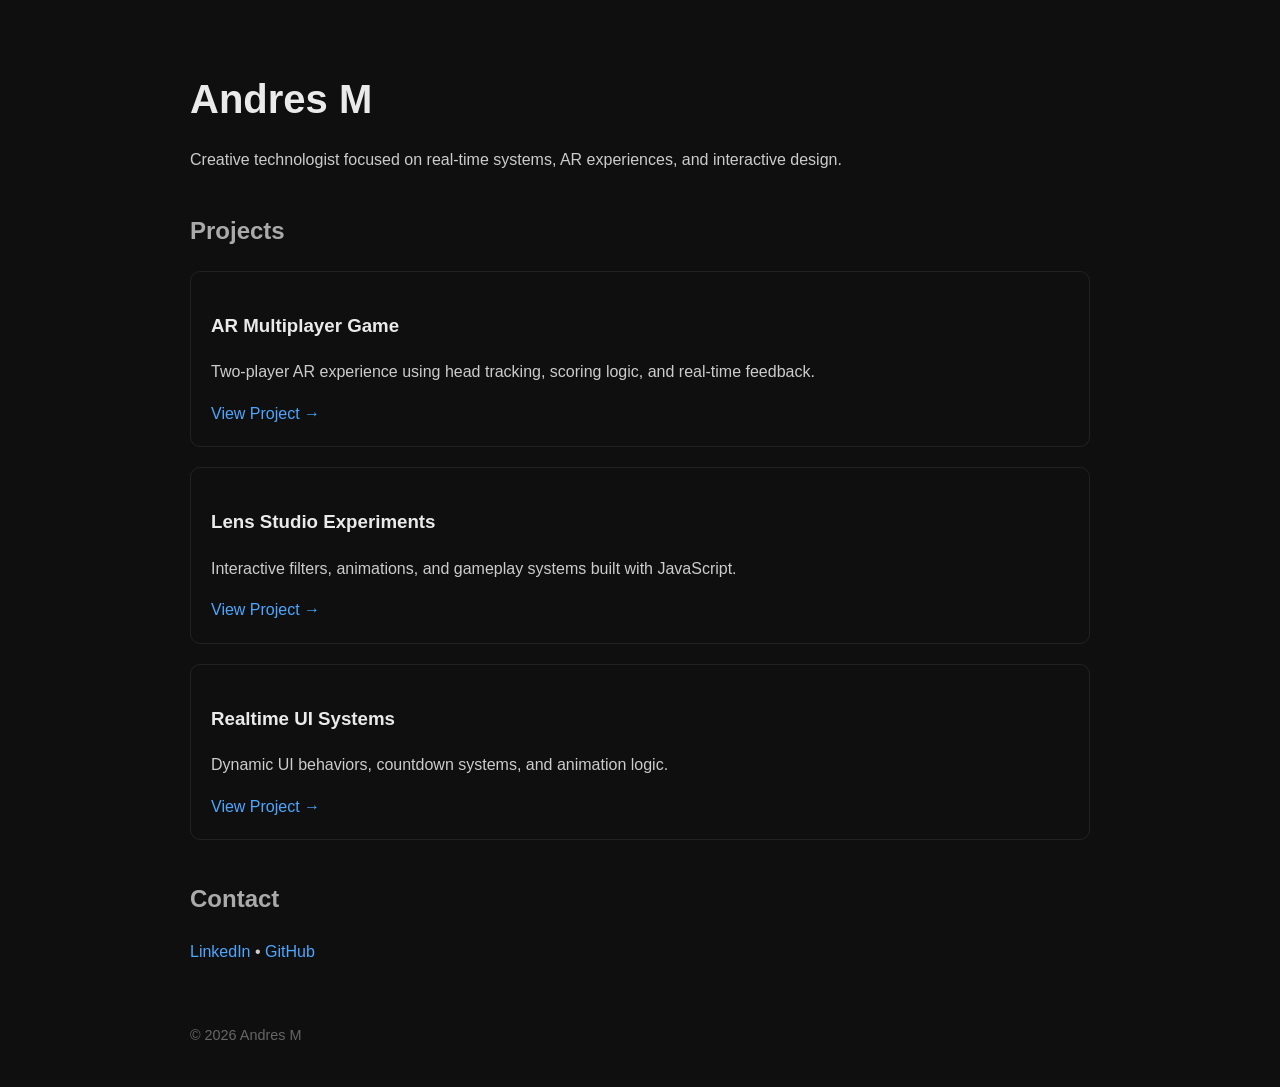
==== Index.html @ 4945e649 "first commit" ====
<!DOCTYPE html>
<html lang="en">
<head>
  <meta charset="UTF-8" />
  <meta name="viewport" content="width=device-width, initial-scale=1.0"/>
  <title>Andres M — Creative Technologist</title>

  <style>
    body {
      margin: 0;
      font-family: -apple-system, BlinkMacSystemFont, sans-serif;
      background: #0f0f0f;
      color: #eaeaea;
      line-height: 1.6;
    }

    .container {
      max-width: 900px;
      margin: auto;
      padding: 40px 20px;
    }

    h1 {
      font-size: 2.5rem;
      margin-bottom: 10px;
    }

    h2 {
      margin-top: 40px;
      color: #aaa;
    }

    p {
      color: #ccc;
    }

    a {
      color: #4da6ff;
      text-decoration: none;
    }

    .project {
      margin-top: 20px;
      padding: 20px;
      border: 1px solid #222;
      border-radius: 10px;
      transition: 0.2s;
    }

    .project:hover {
      border-color: #4da6ff;
      transform: translateY(-3px);
    }

    footer {
      margin-top: 60px;
      font-size: 0.9rem;
      color: #666;
    }
  </style>
</head>

<body>
  <div class="container">
    
    <h1>Andres M</h1>
    <p>
      Creative technologist focused on real-time systems, AR experiences, and interactive design.
    </p>

    <h2>Projects</h2>

    <div class="project">
      <h3>AR Multiplayer Game</h3>
      <p>Two-player AR experience using head tracking, scoring logic, and real-time feedback.</p>
      <a href="#">View Project →</a>
    </div>

    <div class="project">
      <h3>Lens Studio Experiments</h3>
      <p>Interactive filters, animations, and gameplay systems built with JavaScript.</p>
      <a href="#">View Project →</a>
    </div>

    <div class="project">
      <h3>Realtime UI Systems</h3>
      <p>Dynamic UI behaviors, countdown systems, and animation logic.</p>
      <a href="#">View Project →</a>
    </div>

    <h2>Contact</h2>
    <p>
      <a href="https://linkedin.com/">LinkedIn</a> • 
      <a href="https://github.com/">GitHub</a>
    </p>

    <footer>
      © 2026 Andres M
    </footer>

  </div>
</body>
</html>
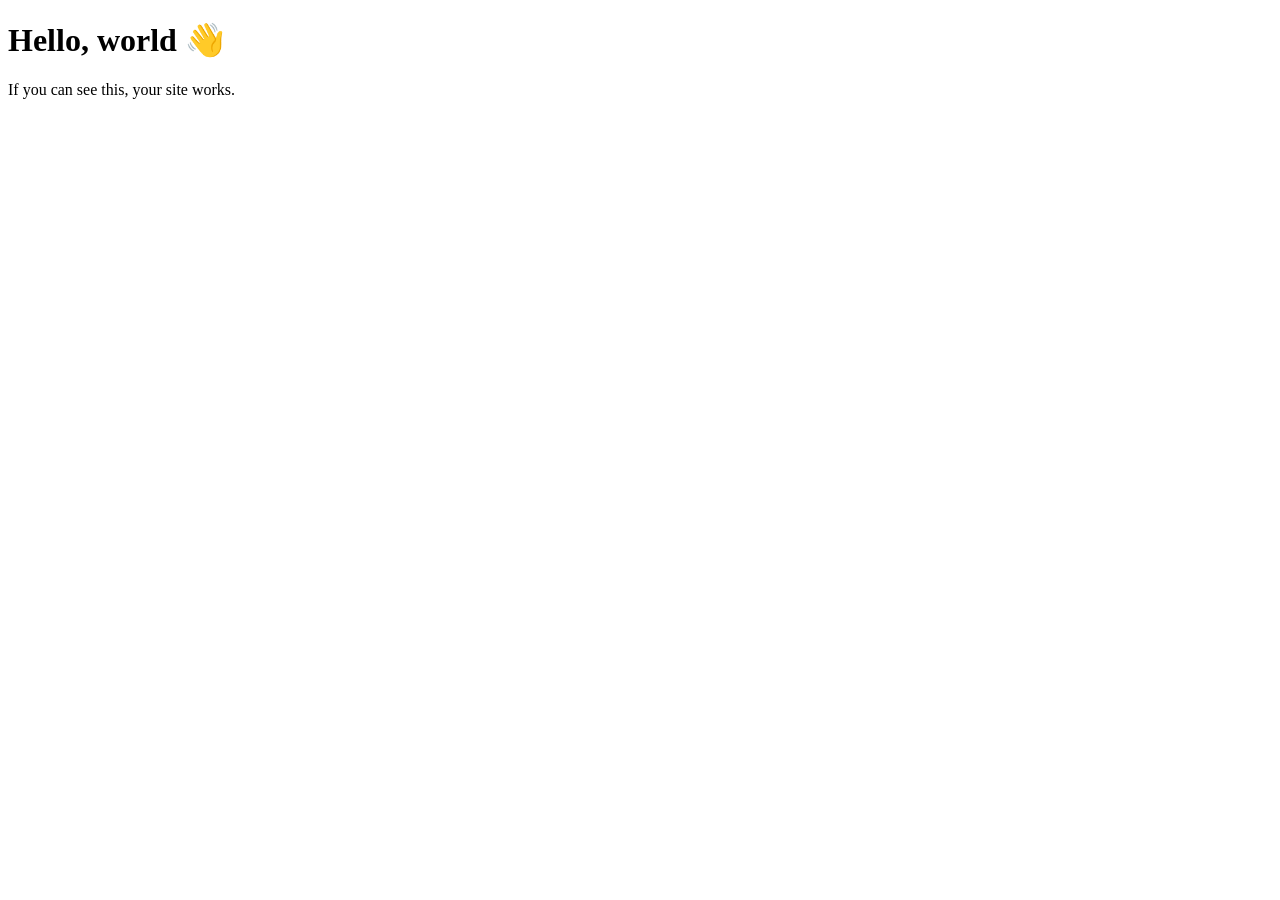
==== commit 67165f7a: "thirdcommit" ====
--- a/Index.html
+++ b/Index.html
@@ -1,103 +1,12 @@
 <!DOCTYPE html>
 <html lang="en">
 <head>
-  <meta charset="UTF-8" />
-  <meta name="viewport" content="width=device-width, initial-scale=1.0"/>
-  <title>Andres M — Creative Technologist</title>
-
-  <style>
-    body {
-      margin: 0;
-      font-family: -apple-system, BlinkMacSystemFont, sans-serif;
-      background: #0f0f0f;
-      color: #eaeaea;
-      line-height: 1.6;
-    }
-
-    .container {
-      max-width: 900px;
-      margin: auto;
-      padding: 40px 20px;
-    }
-
-    h1 {
-      font-size: 2.5rem;
-      margin-bottom: 10px;
-    }
-
-    h2 {
-      margin-top: 40px;
-      color: #aaa;
-    }
-
-    p {
-      color: #ccc;
-    }
-
-    a {
-      color: #4da6ff;
-      text-decoration: none;
-    }
-
-    .project {
-      margin-top: 20px;
-      padding: 20px;
-      border: 1px solid #222;
-      border-radius: 10px;
-      transition: 0.2s;
-    }
-
-    .project:hover {
-      border-color: #4da6ff;
-      transform: translateY(-3px);
-    }
-
-    footer {
-      margin-top: 60px;
-      font-size: 0.9rem;
-      color: #666;
-    }
-  </style>
+    <meta charset="UTF-8">
+    <meta name="viewport" content="width=device-width, initial-scale=1.0">
+    <title>Hello</title>
 </head>
-
 <body>
-  <div class="container">
-    
-    <h1>Andres M</h1>
-    <p>
-      Creative technologist focused on real-time systems, AR experiences, and interactive design.
-    </p>
-
-    <h2>Projects</h2>
-
-    <div class="project">
-      <h3>AR Multiplayer Game</h3>
-      <p>Two-player AR experience using head tracking, scoring logic, and real-time feedback.</p>
-      <a href="#">View Project →</a>
-    </div>
-
-    <div class="project">
-      <h3>Lens Studio Experiments</h3>
-      <p>Interactive filters, animations, and gameplay systems built with JavaScript.</p>
-      <a href="#">View Project →</a>
-    </div>
-
-    <div class="project">
-      <h3>Realtime UI Systems</h3>
-      <p>Dynamic UI behaviors, countdown systems, and animation logic.</p>
-      <a href="#">View Project →</a>
-    </div>
-
-    <h2>Contact</h2>
-    <p>
-      <a href="https://linkedin.com/">LinkedIn</a> • 
-      <a href="https://github.com/">GitHub</a>
-    </p>
-
-    <footer>
-      © 2026 Andres M
-    </footer>
-
-  </div>
+    <h1>Hello, world 👋</h1>
+    <p>If you can see this, your site works.</p>
 </body>
 </html>
